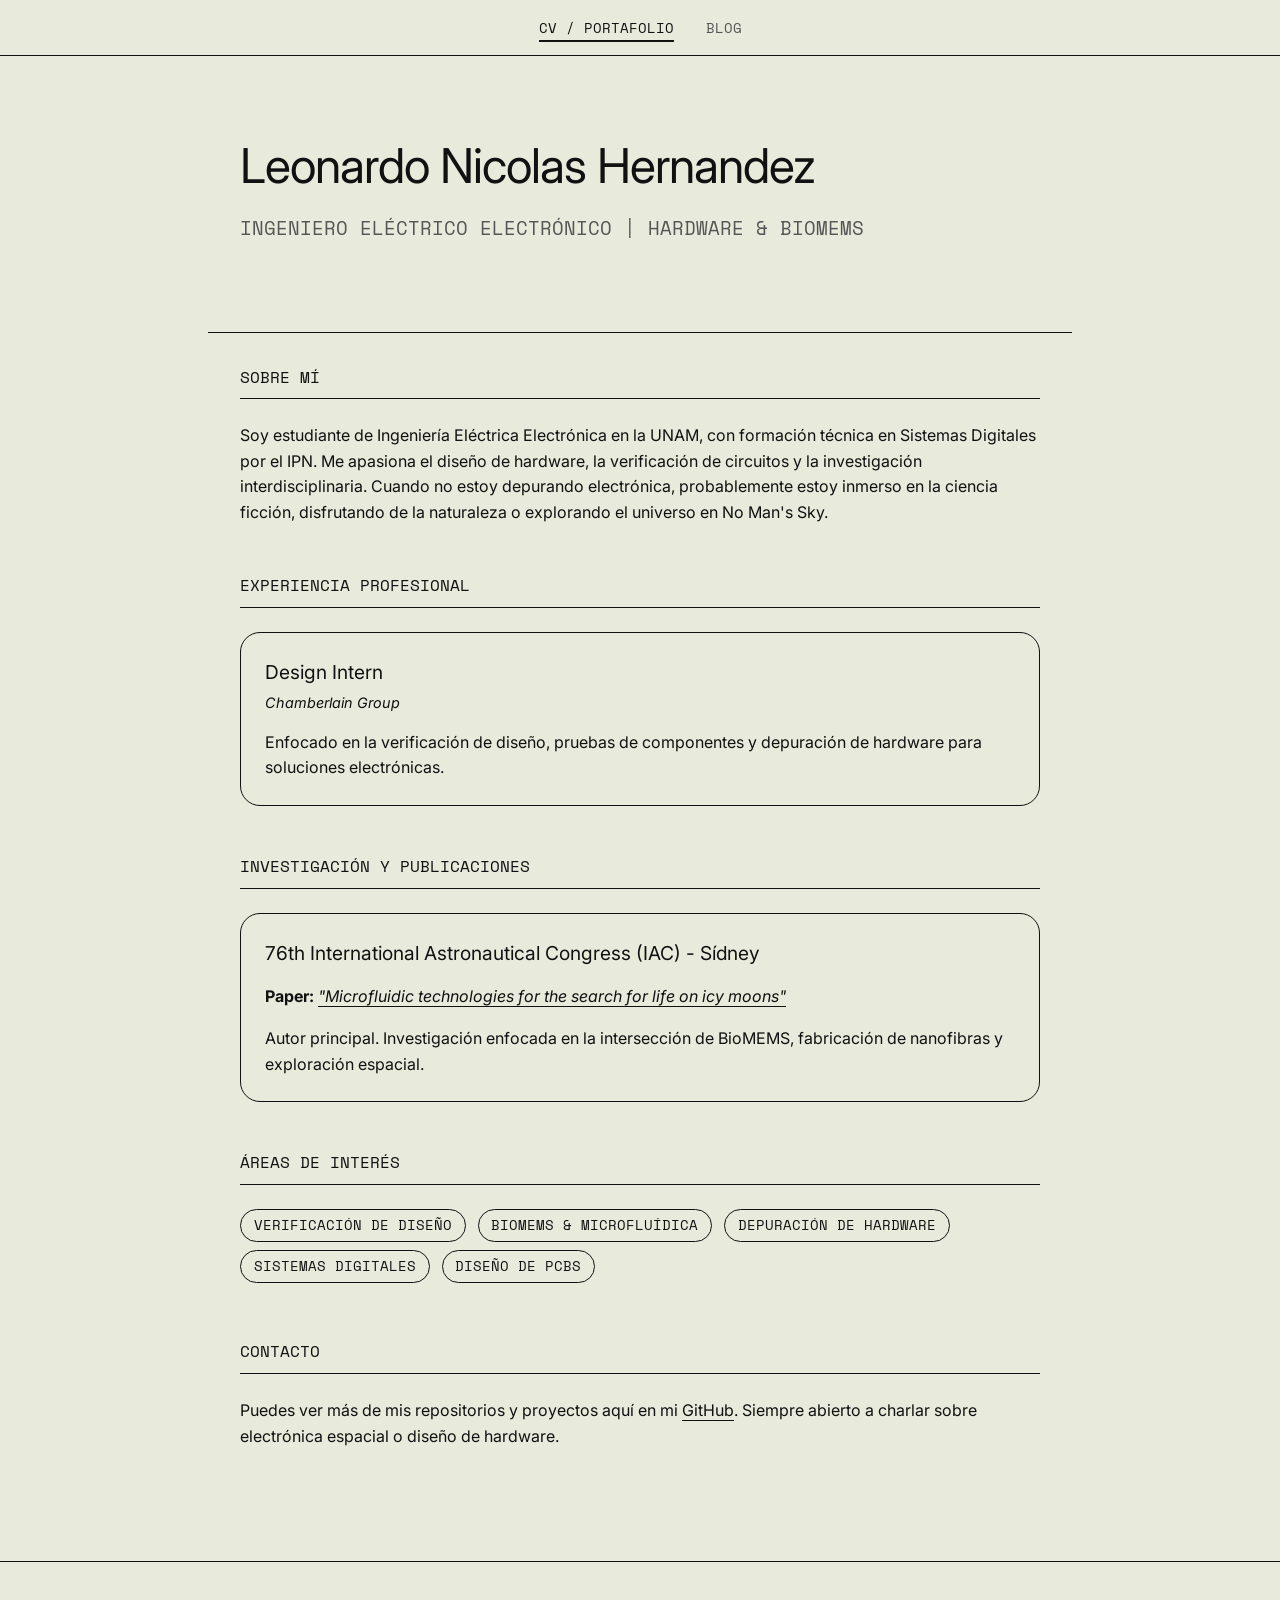
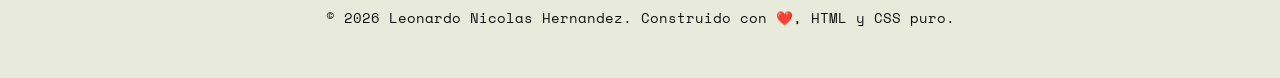
==== index.html @ eac558fe "Style Change" ====
<!DOCTYPE html>
<html lang="es">

<head>
    <meta charset="UTF-8">
    <meta name="viewport" content="width=device-width, initial-scale=1.0">
    <title>Leonardo N. Hernandez | Portfolio & Blog</title>

    <!-- Google Fonts: Inter -->
    <link rel="preconnect" href="https://fonts.googleapis.com">
    <link rel="preconnect" href="https://fonts.gstatic.com" crossorigin>
    <link href="https://fonts.googleapis.com/css2?family=Inter:wght@300;400;500;600;700&family=Space+Mono:ital,wght@0,400;0,700;1,400;1,700&display=swap" rel="stylesheet">
    <link rel="stylesheet" href="styles.css">

</head>

<body>

    <!-- ==========================================================================
         COPIA DESDE AQUÍ HACIA ABAJO EN TU ARCHIVO: index.html
         (Asumiendo que ya tienes las etiquetas head y body configuradas)
         ========================================================================== -->

    <nav>
        <ul class="nav-links">
            <li><a class="nav-link active" onclick="showSection('cv')">CV / Portafolio</a></li>
            <li><a class="nav-link" onclick="showSection('blog')">Blog</a></li>
        </ul>
    </nav>

    <header>
        <h1>Leonardo Nicolas Hernandez</h1>
        <h2>Ingeniero Eléctrico Electrónico | Hardware & BioMEMS</h2>
    </header>

    <div class="container">
        <!-- SECCIÓN CV -->
        <div id="cv-section" class="content-section active">
            <section style="margin-bottom: 3rem;">
                <h3 class="section-title">Sobre mí</h3>
                <p>Soy estudiante de Ingeniería Eléctrica Electrónica en la UNAM, con formación técnica en Sistemas
                    Digitales por el IPN. Me apasiona el diseño de hardware, la verificación de circuitos y la
                    investigación interdisciplinaria. Cuando no estoy depurando electrónica, probablemente estoy inmerso
                    en la ciencia ficción, disfrutando de la naturaleza o explorando el universo en No Man's Sky.</p>
            </section>

            <section style="margin-bottom: 3rem;">
                <h3 class="section-title">Experiencia Profesional</h3>
                <div class="card">
                    <h4>Design Intern</h4>
                    <p style="margin-top: -5px; font-size: 0.9rem;"><em>Chamberlain Group</em></p>
                    <p style="margin-bottom: 0;">Enfocado en la verificación de diseño, pruebas de componentes y
                        depuración de hardware para soluciones electrónicas.</p>
                </div>
            </section>

            <section style="margin-bottom: 3rem;">
                <h3 class="section-title">Investigación y Publicaciones</h3>
                <div class="card">
                    <h4>76th International Astronautical Congress (IAC) - Sídney</h4>
                    <p style="margin-bottom: 0.5rem;"><strong>Paper:</strong> <em><a
                                href="https://www.proceedings.com/083074-0059.html" target="_blank"
                                rel="noopener noreferrer">"Microfluidic technologies for the search for life on icy
                                moons"</a></em></p>
                    <p style="margin-bottom: 0;">Autor principal. Investigación enfocada en la intersección de BioMEMS,
                        fabricación de nanofibras y exploración espacial.</p>
                </div>
            </section>

            <section style="margin-bottom: 3rem;">
                <h3 class="section-title">Áreas de Interés</h3>
                <div style="margin-top: 1rem;">
                    <span class="skills-tag">Verificación de Diseño</span>
                    <span class="skills-tag">BioMEMS & Microfluídica</span>
                    <span class="skills-tag">Depuración de Hardware</span>
                    <span class="skills-tag">Sistemas Digitales</span>
                    <span class="skills-tag">Diseño de PCBs</span>
                </div>
            </section>

            <section>
                <h3 class="section-title">Contacto</h3>
                <p>Puedes ver más de mis repositorios y proyectos aquí en mi <a href="https://github.com/rehnoel"
                        target="_blank" rel="noopener noreferrer">GitHub</a>. Siempre abierto a charlar sobre
                    electrónica espacial o diseño de hardware.</p>
            </section>
        </div>

        <!-- SECCIÓN BLOG -->
        <div id="blog-section" class="content-section">
            <section>
                <h3 class="section-title">Últimos Artículos</h3>

                <!-- Artículo 1 -->
                <article class="card">
                    <h4><a href="#">Integridad de Señal en PCBs de Alta Velocidad</a></h4>
                    <div class="blog-post-meta">
                        <span>Hardware Design</span> &bull; 15 de Mayo, 2026
                    </div>
                    <p>Cuando trabajamos con frecuencias de reloj elevadas, las pistas de cobre dejan de ser simples
                        cables y se comportan como líneas de transmisión. En este artículo exploro técnicas básicas de
                        enrutamiento diferencial y adaptación de impedancias...</p>
                    <a href="#" class="read-more">Leer artículo</a>
                </article>

                <!-- Artículo 2 -->
                <article class="card">
                    <h4><a href="#">BioMEMS: El futuro de la exploración espacial</a></h4>
                    <div class="blog-post-meta">
                        <span>Investigación</span> &bull; 3 de Abril, 2026
                    </div>
                    <p>Los Sistemas Microelectromecánicos Biológicos (BioMEMS) ofrecen una oportunidad única para la
                        miniaturización de laboratorios (Lab-on-a-chip). Analizo cómo pueden usarse para detectar
                        biomarcadores en lunas heladas como Encélado...</p>
                    <a href="#" class="read-more">Leer artículo</a>
                </article>

                <!-- Artículo 3 -->
                <article class="card">
                    <h4><a href="#">Depuración de FPGAs: Más allá del osciloscopio</a></h4>
                    <div class="blog-post-meta">
                        <span>Sistemas Digitales</span> &bull; 12 de Febrero, 2026
                    </div>
                    <p>Configurar analizadores lógicos embebidos (como ILA de Xilinx o SignalTap de Intel) es
                        fundamental para encontrar bugs escurridizos en sistemas digitales. Una guía paso a paso basada
                        en mis dolores de cabeza recientes...</p>
                    <a href="#" class="read-more">Leer artículo</a>
                </article>

            </section>
        </div>
    </div>

    <footer>
        <p>&copy; 2026 Leonardo Nicolas Hernandez. Construido con ❤️, HTML y CSS puro.</p>
    </footer>

    <script>
        function showSection(sectionId) {
            // Prevenir el comportamiento por defecto si se pasara un evento
            if (window.event) {
                window.event.preventDefault();
            }

            // Actualizar enlaces activos en Navbar
            document.querySelectorAll('.nav-link').forEach(link => {
                link.classList.remove('active');
            });

            // Buscar el enlace correcto basado en el onclick y activarlo
            const activeLink = Array.from(document.querySelectorAll('.nav-link')).find(
                link => link.getAttribute('onclick').includes(sectionId)
            );
            if (activeLink) activeLink.classList.add('active');

            // Ocultar todas las secciones
            document.querySelectorAll('.content-section').forEach(section => {
                section.classList.remove('active');
            });

            // Mostrar la sección seleccionada
            document.getElementById(sectionId + '-section').classList.add('active');

            // Scroll arriba (suave)
            window.scrollTo({ top: 0, behavior: 'smooth' });
        }
    </script>
</body>

</html>
---- styles.css ----
:root {
    --bg-color: #e8eadc; /* Light sage/beige */
    --text-main: #111111;
    --text-muted: #555555;
    --border-color: #111111;
    --accent-color: #111111;
    --card-bg: transparent;
    --border-radius: 20px;
    --font-mono: 'Space Mono', 'Courier New', monospace;
    --font-sans: 'Inter', sans-serif;
}

body {
    font-family: var(--font-sans);
    background-color: var(--bg-color);
    color: var(--text-main);
    line-height: 1.6;
    margin: 0;
    padding: 0;
    box-sizing: border-box;
    overflow-x: hidden;
    scroll-behavior: smooth;
}

/* Typography */
h1, h2, h3, h4 {
    color: var(--text-main);
    font-weight: 400;
    margin: 0;
}

h1 {
    font-size: clamp(2.5rem, 5vw, 3rem);
    font-family: var(--font-sans);
    margin-bottom: 0.5rem;
    letter-spacing: -1px;
}

h2 {
    font-size: clamp(1rem, 3vw, 1.2rem);
    font-family: var(--font-mono);
    text-transform: uppercase;
    margin-bottom: 1.5rem;
    color: var(--text-muted);
}

.section-title {
    font-family: var(--font-mono);
    font-size: 1rem;
    text-transform: uppercase;
    margin-bottom: 1.5rem;
    border-bottom: 1px solid var(--border-color);
    padding-bottom: 0.5rem;
    display: block;
    width: 100%;
}

/* Navbar */
nav {
    position: fixed;
    top: 0;
    width: 100%;
    z-index: 1000;
    background: var(--bg-color);
    border-bottom: 1px solid var(--border-color);
    display: flex;
    justify-content: center;
    padding: 1rem 0;
}

.nav-links {
    display: flex;
    gap: 2rem;
    list-style: none;
    margin: 0;
    padding: 0;
    font-family: var(--font-mono);
    text-transform: uppercase;
    font-size: 0.9rem;
}

.nav-link {
    color: var(--text-muted);
    text-decoration: none;
    cursor: pointer;
    position: relative;
    padding-bottom: 2px;
}

.nav-link:hover,
.nav-link.active {
    color: var(--text-main);
}

.nav-link.active {
    border-bottom: 2px solid var(--border-color);
}

header {
    text-align: left;
    padding: 8rem 2rem 4rem;
    max-width: 800px;
    margin: 0 auto;
    border-bottom: 1px solid var(--border-color);
}

.container {
    max-width: 800px;
    margin: 0 auto;
    padding: 2rem 2rem 4rem;
    min-height: 60vh;
}

/* Sections Toggle */
.content-section {
    display: none;
    animation: fadeIn 0.3s ease forwards;
}

.content-section.active {
    display: block;
}

@keyframes fadeIn {
    from { opacity: 0; transform: translateY(5px); }
    to { opacity: 1; transform: translateY(0); }
}

/* Cards (Minimalist Bordered) */
.card {
    background: var(--card-bg);
    border: 1px solid var(--border-color);
    border-radius: var(--border-radius);
    padding: 1.5rem;
    margin-bottom: 1.5rem;
    transition: background 0.2s ease;
}

.card:hover {
    background: rgba(0, 0, 0, 0.03);
}

.card h4 {
    font-size: 1.2rem;
    margin-bottom: 0.5rem;
    font-family: var(--font-sans);
}

.card h4 a {
    color: var(--text-main);
    text-decoration: none;
}

p {
    margin-bottom: 1rem;
}

a {
    color: var(--text-main);
    text-decoration: underline;
    text-decoration-thickness: 1px;
    text-underline-offset: 4px;
}

a:hover {
    text-decoration-thickness: 2px;
}

/* Tags */
.skills-tag {
    display: inline-block;
    background: transparent;
    color: var(--text-main);
    padding: 0.3rem 0.8rem;
    border-radius: 20px;
    font-size: 0.85rem;
    font-family: var(--font-mono);
    text-transform: uppercase;
    margin-right: 0.5rem;
    margin-bottom: 0.5rem;
    border: 1px solid var(--border-color);
    transition: background 0.2s ease, color 0.2s ease;
}

.skills-tag:hover {
    background: var(--border-color);
    color: var(--bg-color);
}

/* Blog specific styles */
.blog-post-meta {
    font-family: var(--font-mono);
    font-size: 0.85rem;
    color: var(--text-muted);
    margin-bottom: 1rem;
    text-transform: uppercase;
}

.blog-post-meta span {
    color: var(--text-main);
}

.read-more {
    display: inline-block;
    font-family: var(--font-mono);
    font-size: 0.9rem;
    text-transform: uppercase;
    margin-top: 0.5rem;
    text-decoration: none;
    border-bottom: 1px solid var(--border-color);
    padding-bottom: 2px;
}

.read-more:hover {
    text-decoration: none;
    border-bottom-width: 2px;
}

footer {
    text-align: center;
    padding: 2rem;
    font-family: var(--font-mono);
    font-size: 0.85rem;
    color: var(--text-main);
    border-top: 1px solid var(--border-color);
    margin-top: 2rem;
}
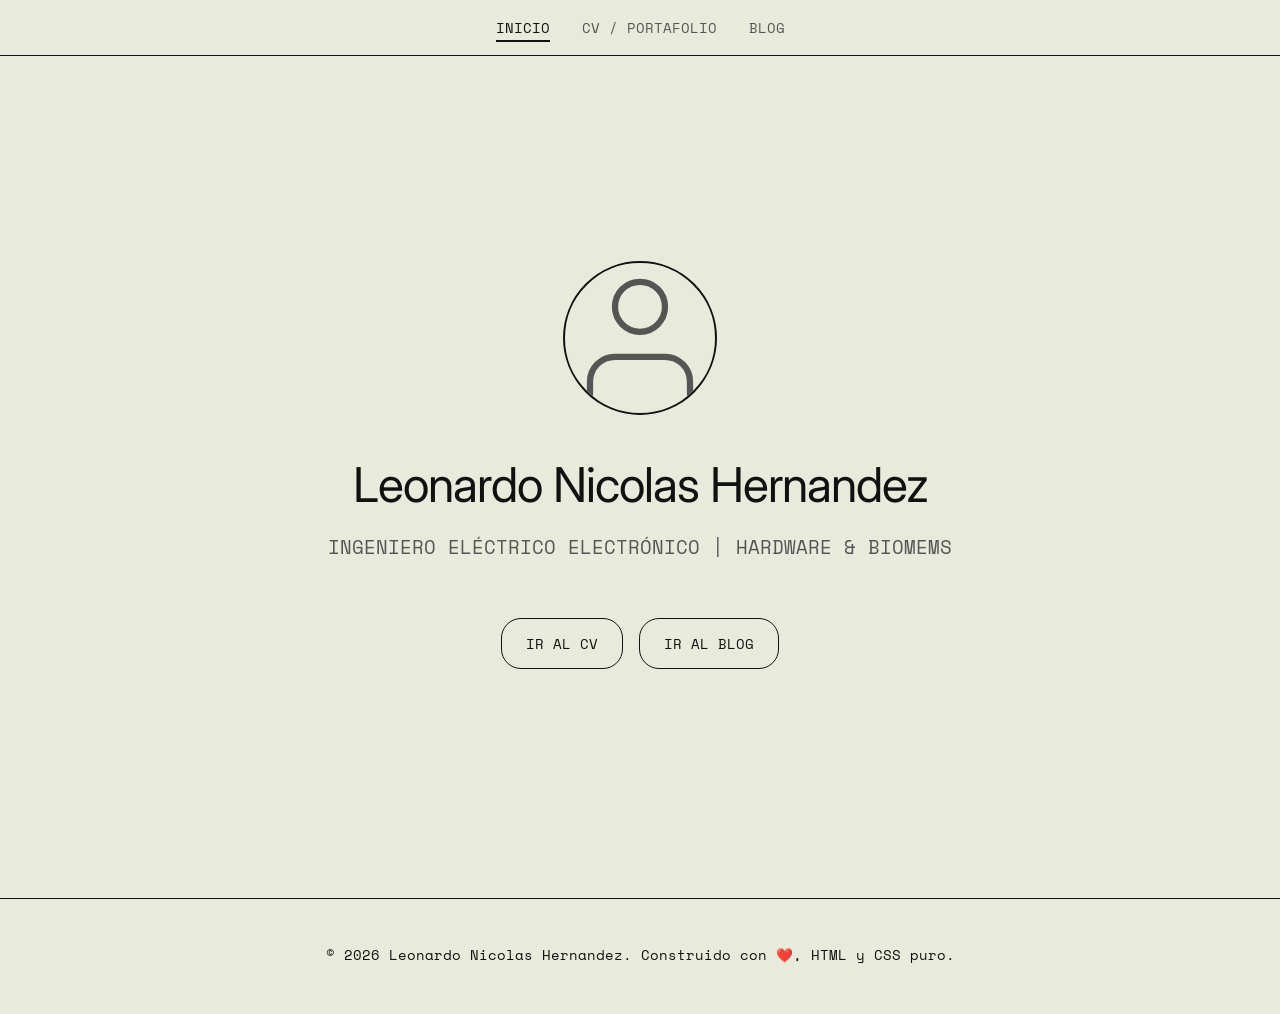
==== commit 34e48512: "new style" ====
--- a/index.html
+++ b/index.html
@@ -1,170 +1,41 @@
 <!DOCTYPE html>
 <html lang="es">
-
 <head>
     <meta charset="UTF-8">
     <meta name="viewport" content="width=device-width, initial-scale=1.0">
-    <title>Leonardo N. Hernandez | Portfolio & Blog</title>
+    <title>Leonardo N. Hernandez | Inicio</title>
 
     <!-- Google Fonts: Inter -->
     <link rel="preconnect" href="https://fonts.googleapis.com">
     <link rel="preconnect" href="https://fonts.gstatic.com" crossorigin>
     <link href="https://fonts.googleapis.com/css2?family=Inter:wght@300;400;500;600;700&family=Space+Mono:ital,wght@0,400;0,700;1,400;1,700&display=swap" rel="stylesheet">
     <link rel="stylesheet" href="styles.css">
-
 </head>
-
 <body>
-
-    <!-- ==========================================================================
-         COPIA DESDE AQUÍ HACIA ABAJO EN TU ARCHIVO: index.html
-         (Asumiendo que ya tienes las etiquetas head y body configuradas)
-         ========================================================================== -->
-
     <nav>
         <ul class="nav-links">
-            <li><a class="nav-link active" onclick="showSection('cv')">CV / Portafolio</a></li>
-            <li><a class="nav-link" onclick="showSection('blog')">Blog</a></li>
+            <li><a href="index.html" class="nav-link active">Inicio</a></li>
+            <li><a href="cv.html" class="nav-link">CV / Portafolio</a></li>
+            <li><a href="blog.html" class="nav-link">Blog</a></li>
         </ul>
     </nav>
 
-    <header>
+    <header class="home-header">
+        <div class="profile-photo-container">
+            <!-- Reemplaza "profile.jpg" con la ruta a tu foto real -->
+            <img src="profile.jpg" alt="Leonardo Nicolas Hernandez" class="profile-photo" onerror="this.src='data:image/svg+xml;charset=UTF-8,%3Csvg xmlns=\'http://www.w3.org/2000/svg\' viewBox=\'0 0 24 24\' fill=\'none\' stroke=\'%23555555\' stroke-width=\'1\' stroke-linecap=\'round\' stroke-linejoin=\'round\'%3E%3Cpath d=\'M20 21v-2a4 4 0 0 0-4-4H8a4 4 0 0 0-4 4v2\'/%3E%3Ccircle cx=\'12\' cy=\'7\' r=\'4\'/%3E%3C/svg%3E'">
+        </div>
         <h1>Leonardo Nicolas Hernandez</h1>
         <h2>Ingeniero Eléctrico Electrónico | Hardware & BioMEMS</h2>
+        
+        <div class="home-actions">
+            <a href="cv.html" class="action-btn">Ir al CV</a>
+            <a href="blog.html" class="action-btn">Ir al Blog</a>
+        </div>
     </header>
-
-    <div class="container">
-        <!-- SECCIÓN CV -->
-        <div id="cv-section" class="content-section active">
-            <section style="margin-bottom: 3rem;">
-                <h3 class="section-title">Sobre mí</h3>
-                <p>Soy estudiante de Ingeniería Eléctrica Electrónica en la UNAM, con formación técnica en Sistemas
-                    Digitales por el IPN. Me apasiona el diseño de hardware, la verificación de circuitos y la
-                    investigación interdisciplinaria. Cuando no estoy depurando electrónica, probablemente estoy inmerso
-                    en la ciencia ficción, disfrutando de la naturaleza o explorando el universo en No Man's Sky.</p>
-            </section>
-
-            <section style="margin-bottom: 3rem;">
-                <h3 class="section-title">Experiencia Profesional</h3>
-                <div class="card">
-                    <h4>Design Intern</h4>
-                    <p style="margin-top: -5px; font-size: 0.9rem;"><em>Chamberlain Group</em></p>
-                    <p style="margin-bottom: 0;">Enfocado en la verificación de diseño, pruebas de componentes y
-                        depuración de hardware para soluciones electrónicas.</p>
-                </div>
-            </section>
-
-            <section style="margin-bottom: 3rem;">
-                <h3 class="section-title">Investigación y Publicaciones</h3>
-                <div class="card">
-                    <h4>76th International Astronautical Congress (IAC) - Sídney</h4>
-                    <p style="margin-bottom: 0.5rem;"><strong>Paper:</strong> <em><a
-                                href="https://www.proceedings.com/083074-0059.html" target="_blank"
-                                rel="noopener noreferrer">"Microfluidic technologies for the search for life on icy
-                                moons"</a></em></p>
-                    <p style="margin-bottom: 0;">Autor principal. Investigación enfocada en la intersección de BioMEMS,
-                        fabricación de nanofibras y exploración espacial.</p>
-                </div>
-            </section>
-
-            <section style="margin-bottom: 3rem;">
-                <h3 class="section-title">Áreas de Interés</h3>
-                <div style="margin-top: 1rem;">
-                    <span class="skills-tag">Verificación de Diseño</span>
-                    <span class="skills-tag">BioMEMS & Microfluídica</span>
-                    <span class="skills-tag">Depuración de Hardware</span>
-                    <span class="skills-tag">Sistemas Digitales</span>
-                    <span class="skills-tag">Diseño de PCBs</span>
-                </div>
-            </section>
-
-            <section>
-                <h3 class="section-title">Contacto</h3>
-                <p>Puedes ver más de mis repositorios y proyectos aquí en mi <a href="https://github.com/rehnoel"
-                        target="_blank" rel="noopener noreferrer">GitHub</a>. Siempre abierto a charlar sobre
-                    electrónica espacial o diseño de hardware.</p>
-            </section>
-        </div>
-
-        <!-- SECCIÓN BLOG -->
-        <div id="blog-section" class="content-section">
-            <section>
-                <h3 class="section-title">Últimos Artículos</h3>
-
-                <!-- Artículo 1 -->
-                <article class="card">
-                    <h4><a href="#">Integridad de Señal en PCBs de Alta Velocidad</a></h4>
-                    <div class="blog-post-meta">
-                        <span>Hardware Design</span> &bull; 15 de Mayo, 2026
-                    </div>
-                    <p>Cuando trabajamos con frecuencias de reloj elevadas, las pistas de cobre dejan de ser simples
-                        cables y se comportan como líneas de transmisión. En este artículo exploro técnicas básicas de
-                        enrutamiento diferencial y adaptación de impedancias...</p>
-                    <a href="#" class="read-more">Leer artículo</a>
-                </article>
-
-                <!-- Artículo 2 -->
-                <article class="card">
-                    <h4><a href="#">BioMEMS: El futuro de la exploración espacial</a></h4>
-                    <div class="blog-post-meta">
-                        <span>Investigación</span> &bull; 3 de Abril, 2026
-                    </div>
-                    <p>Los Sistemas Microelectromecánicos Biológicos (BioMEMS) ofrecen una oportunidad única para la
-                        miniaturización de laboratorios (Lab-on-a-chip). Analizo cómo pueden usarse para detectar
-                        biomarcadores en lunas heladas como Encélado...</p>
-                    <a href="#" class="read-more">Leer artículo</a>
-                </article>
-
-                <!-- Artículo 3 -->
-                <article class="card">
-                    <h4><a href="#">Depuración de FPGAs: Más allá del osciloscopio</a></h4>
-                    <div class="blog-post-meta">
-                        <span>Sistemas Digitales</span> &bull; 12 de Febrero, 2026
-                    </div>
-                    <p>Configurar analizadores lógicos embebidos (como ILA de Xilinx o SignalTap de Intel) es
-                        fundamental para encontrar bugs escurridizos en sistemas digitales. Una guía paso a paso basada
-                        en mis dolores de cabeza recientes...</p>
-                    <a href="#" class="read-more">Leer artículo</a>
-                </article>
-
-            </section>
-        </div>
-    </div>
 
     <footer>
         <p>&copy; 2026 Leonardo Nicolas Hernandez. Construido con ❤️, HTML y CSS puro.</p>
     </footer>
-
-    <script>
-        function showSection(sectionId) {
-            // Prevenir el comportamiento por defecto si se pasara un evento
-            if (window.event) {
-                window.event.preventDefault();
-            }
-
-            // Actualizar enlaces activos en Navbar
-            document.querySelectorAll('.nav-link').forEach(link => {
-                link.classList.remove('active');
-            });
-
-            // Buscar el enlace correcto basado en el onclick y activarlo
-            const activeLink = Array.from(document.querySelectorAll('.nav-link')).find(
-                link => link.getAttribute('onclick').includes(sectionId)
-            );
-            if (activeLink) activeLink.classList.add('active');
-
-            // Ocultar todas las secciones
-            document.querySelectorAll('.content-section').forEach(section => {
-                section.classList.remove('active');
-            });
-
-            // Mostrar la sección seleccionada
-            document.getElementById(sectionId + '-section').classList.add('active');
-
-            // Scroll arriba (suave)
-            window.scrollTo({ top: 0, behavior: 'smooth' });
-        }
-    </script>
 </body>
-
 </html>
--- a/styles.css
+++ b/styles.css
@@ -224,4 +224,62 @@
     color: var(--text-main);
     border-top: 1px solid var(--border-color);
     margin-top: 2rem;
+}
+
+/* Home Page specific styles */
+.home-header {
+    text-align: center;
+    padding: 8rem 2rem 4rem;
+    max-width: 800px;
+    margin: 0 auto;
+    border-bottom: none;
+    display: flex;
+    flex-direction: column;
+    justify-content: center;
+    align-items: center;
+    min-height: calc(100vh - 8rem - 2rem - 66px); /* 100vh - top padding - bot padding - footer height */
+}
+
+.profile-photo-container {
+    width: 150px;
+    height: 150px;
+    margin: 0 auto 2rem;
+    border-radius: 50%;
+    overflow: hidden;
+    border: 2px solid var(--border-color);
+    background-color: var(--bg-color);
+    display: flex;
+    align-items: center;
+    justify-content: center;
+}
+
+.profile-photo {
+    width: 100%;
+    height: 100%;
+    object-fit: cover;
+}
+
+.home-actions {
+    margin-top: 2rem;
+    display: flex;
+    justify-content: center;
+    gap: 1rem;
+}
+
+.action-btn {
+    display: inline-block;
+    padding: 0.8rem 1.5rem;
+    border: 1px solid var(--border-color);
+    border-radius: var(--border-radius);
+    text-decoration: none;
+    font-family: var(--font-mono);
+    text-transform: uppercase;
+    font-size: 0.9rem;
+    transition: background 0.2s ease, color 0.2s ease;
+}
+
+.action-btn:hover {
+    background: var(--border-color);
+    color: var(--bg-color);
+    text-decoration: none;
 }
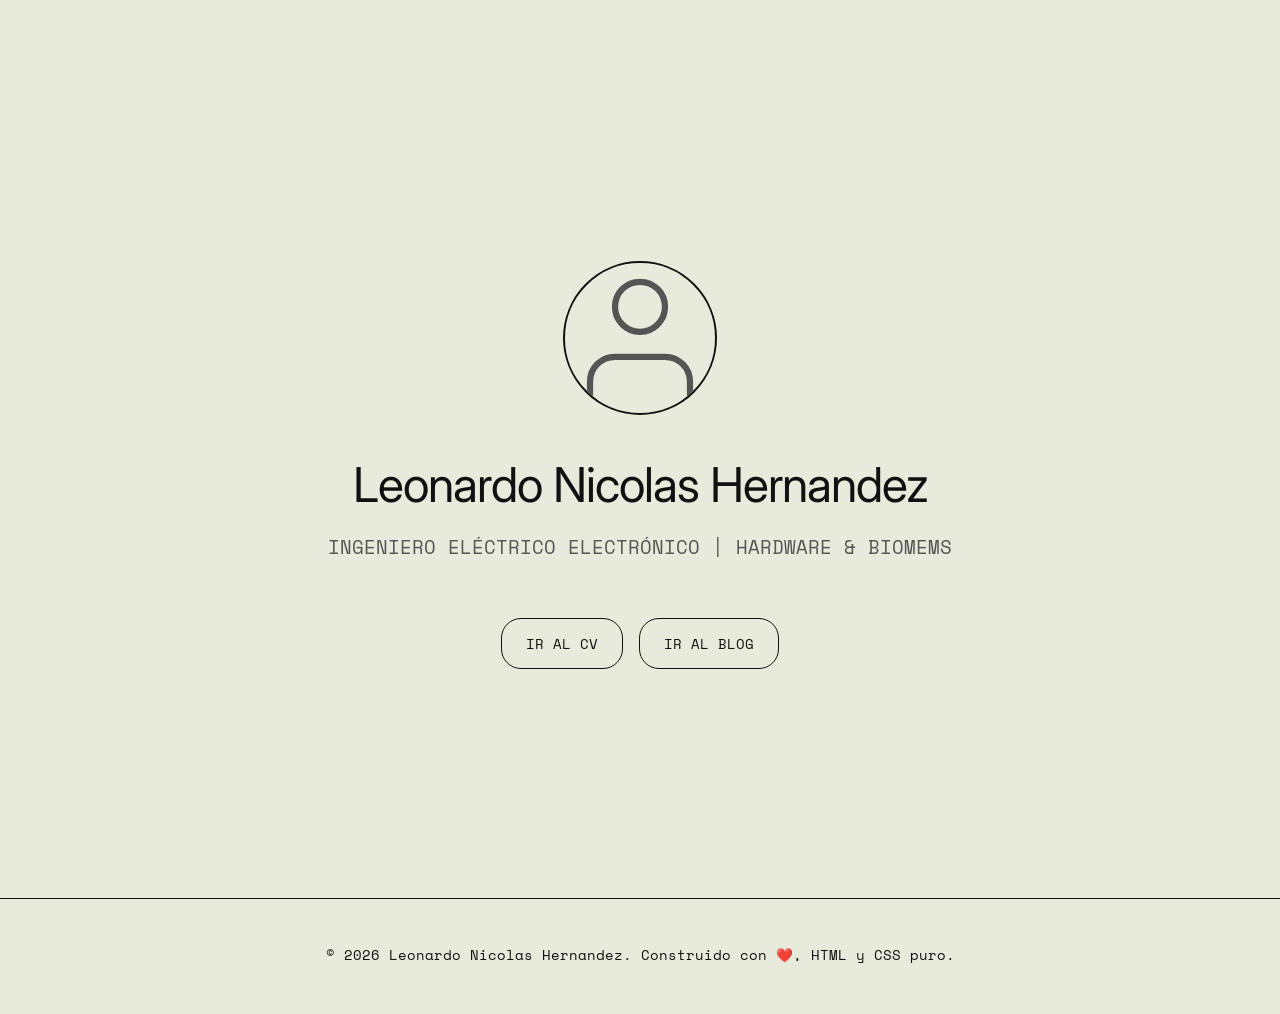
==== commit 4307e319: "Navigation" ====
--- a/index.html
+++ b/index.html
@@ -12,13 +12,7 @@
     <link rel="stylesheet" href="styles.css">
 </head>
 <body>
-    <nav>
-        <ul class="nav-links">
-            <li><a href="index.html" class="nav-link active">Inicio</a></li>
-            <li><a href="cv.html" class="nav-link">CV / Portafolio</a></li>
-            <li><a href="blog.html" class="nav-link">Blog</a></li>
-        </ul>
-    </nav>
+
 
     <header class="home-header">
         <div class="profile-photo-container">
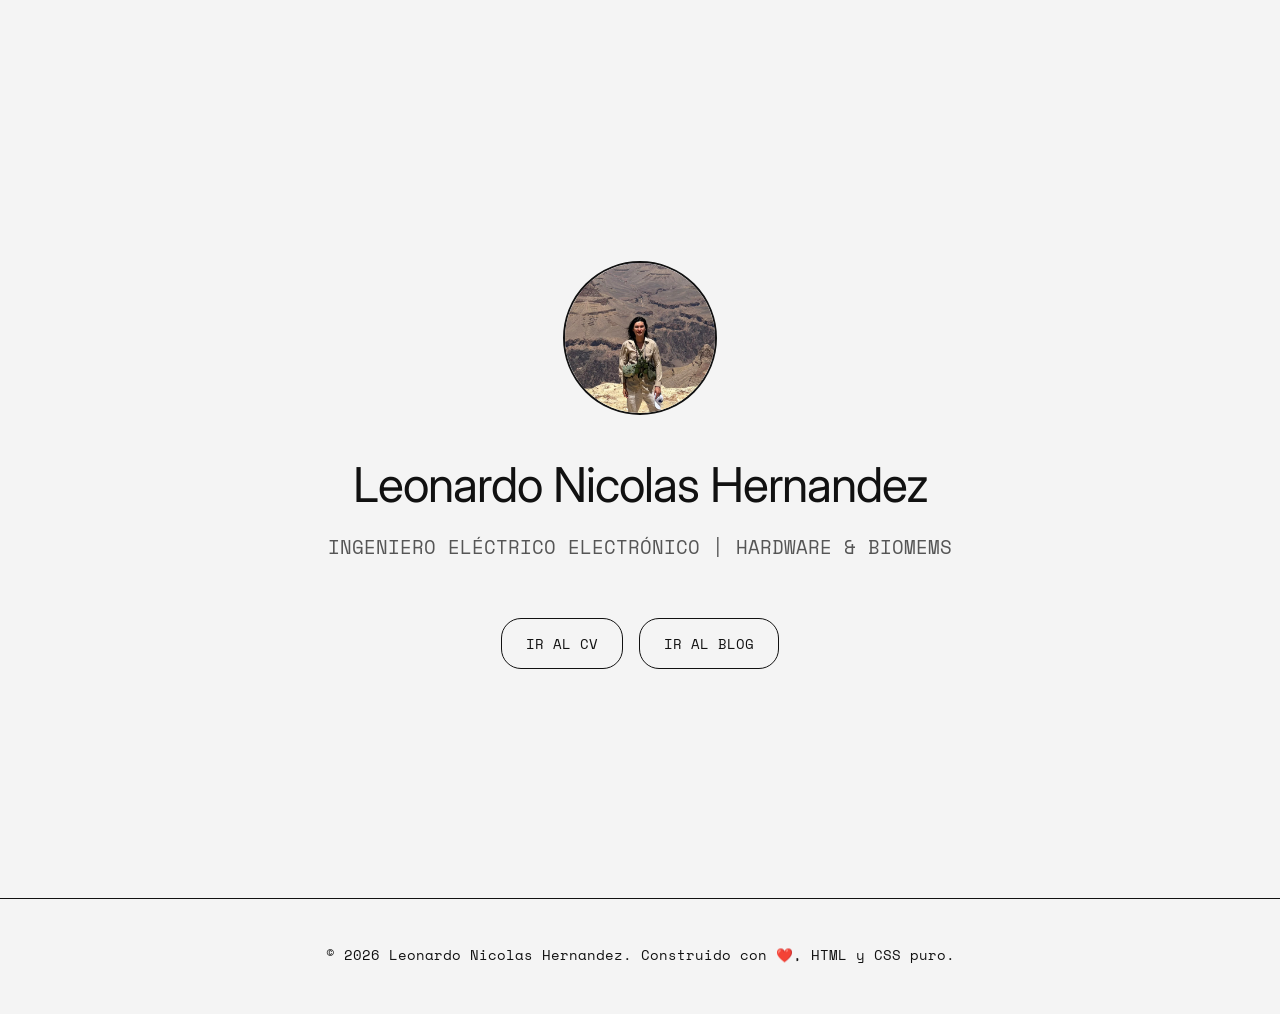
==== commit 07894324: "ruta" ====
--- a/index.html
+++ b/index.html
@@ -16,8 +16,8 @@
 
     <header class="home-header">
         <div class="profile-photo-container">
-            <!-- Reemplaza "profile.jpg" con la ruta a tu foto real -->
-            <img src="profile.jpg" alt="Leonardo Nicolas Hernandez" class="profile-photo" onerror="this.src='data:image/svg+xml;charset=UTF-8,%3Csvg xmlns=\'http://www.w3.org/2000/svg\' viewBox=\'0 0 24 24\' fill=\'none\' stroke=\'%23555555\' stroke-width=\'1\' stroke-linecap=\'round\' stroke-linejoin=\'round\'%3E%3Cpath d=\'M20 21v-2a4 4 0 0 0-4-4H8a4 4 0 0 0-4 4v2\'/%3E%3Ccircle cx=\'12\' cy=\'7\' r=\'4\'/%3E%3C/svg%3E'">
+            <!-- Reemplaza "images/profile.jpg" con la ruta a tu foto real -->
+            <img src="images/profile.jpg" alt="Leonardo Nicolas Hernandez" class="profile-photo" onerror="this.src='data:image/svg+xml;charset=UTF-8,%3Csvg xmlns=\'http://www.w3.org/2000/svg\' viewBox=\'0 0 24 24\' fill=\'none\' stroke=\'%23555555\' stroke-width=\'1\' stroke-linecap=\'round\' stroke-linejoin=\'round\'%3E%3Cpath d=\'M20 21v-2a4 4 0 0 0-4-4H8a4 4 0 0 0-4 4v2\'/%3E%3Ccircle cx=\'12\' cy=\'7\' r=\'4\'/%3E%3C/svg%3E'">
         </div>
         <h1>Leonardo Nicolas Hernandez</h1>
         <h2>Ingeniero Eléctrico Electrónico | Hardware & BioMEMS</h2>
--- a/styles.css
+++ b/styles.css
@@ -1,9 +1,9 @@
 :root {
-    --bg-color: #e8eadc; /* Light sage/beige */
+    --bg-color: #f4f4f4; /* E-ink style */
     --text-main: #111111;
     --text-muted: #555555;
     --border-color: #111111;
-    --accent-color: #111111;
+    --accent-color: #00e5ff;
     --card-bg: transparent;
     --border-radius: 20px;
     --font-mono: 'Space Mono', 'Courier New', monospace;
@@ -184,7 +184,7 @@
 
 .skills-tag:hover {
     background: var(--border-color);
-    color: var(--bg-color);
+    color: var(--accent-color);
 }
 
 /* Blog specific styles */
@@ -280,6 +280,6 @@
 
 .action-btn:hover {
     background: var(--border-color);
-    color: var(--bg-color);
+    color: var(--accent-color);
     text-decoration: none;
 }
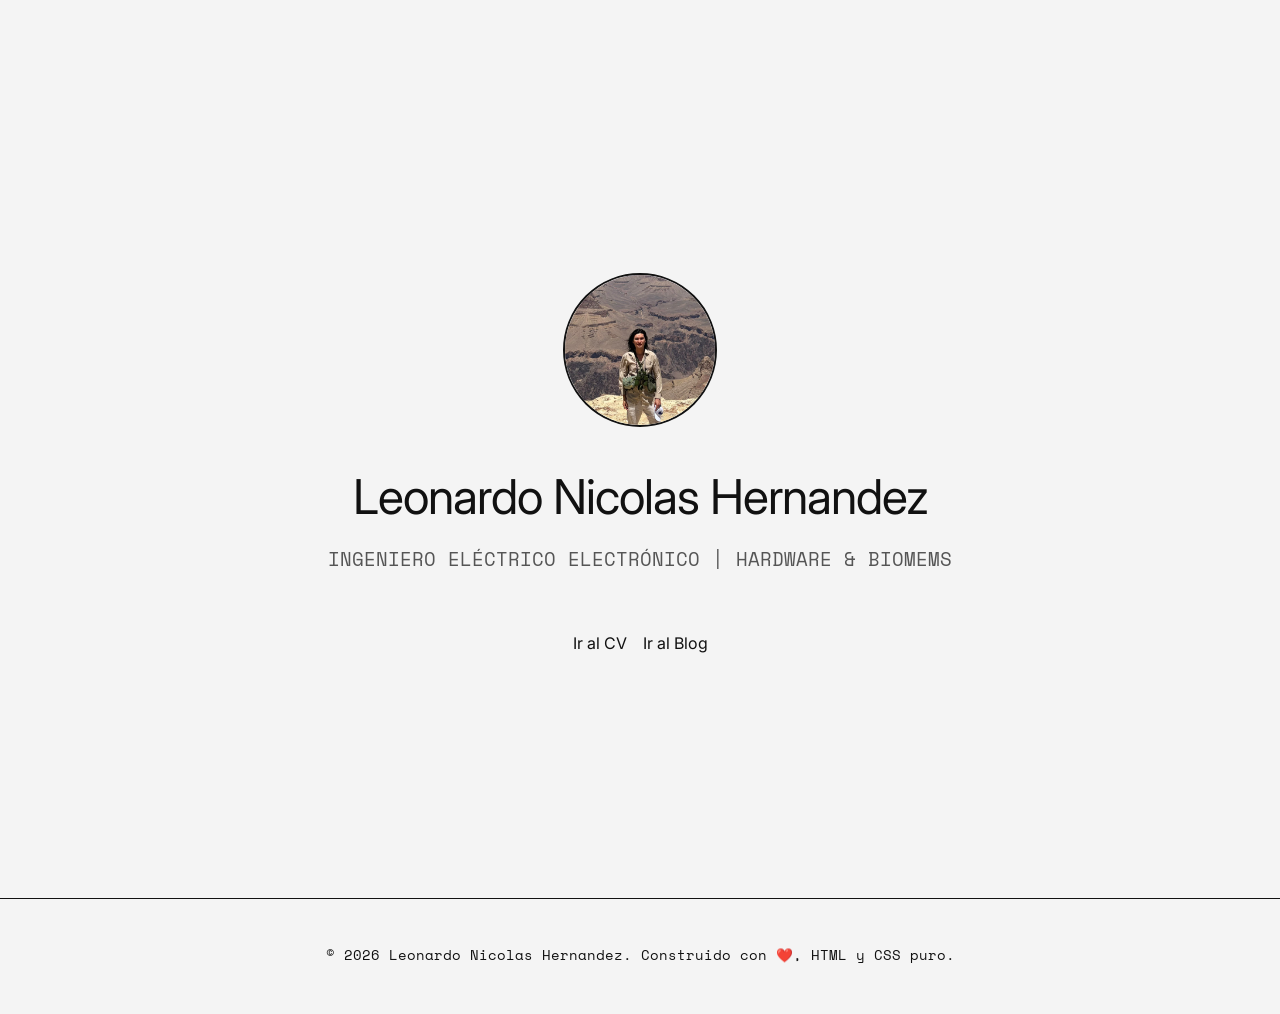
==== commit d27184aa: "feat: integrate Material Web Components and replace custom action buttons with Material design eleme" ====
--- a/index.html
+++ b/index.html
@@ -10,6 +10,18 @@
     <link rel="preconnect" href="https://fonts.gstatic.com" crossorigin>
     <link href="https://fonts.googleapis.com/css2?family=Inter:wght@300;400;500;600;700&family=Space+Mono:ital,wght@0,400;0,700;1,400;1,700&display=swap" rel="stylesheet">
     <link rel="stylesheet" href="styles.css">
+
+    <!-- Material Web Components -->
+    <script type="importmap">
+      {
+        "imports": {
+          "@material/web/": "https://esm.run/@material/web/"
+        }
+      }
+    </script>
+    <script type="module">
+      import '@material/web/all.js';
+    </script>
 </head>
 <body>
 
@@ -23,8 +35,8 @@
         <h2>Ingeniero Eléctrico Electrónico | Hardware & BioMEMS</h2>
         
         <div class="home-actions">
-            <a href="cv.html" class="action-btn">Ir al CV</a>
-            <a href="blog.html" class="action-btn">Ir al Blog</a>
+            <md-filled-button href="cv.html">Ir al CV</md-filled-button>
+            <md-filled-button href="blog.html">Ir al Blog</md-filled-button>
         </div>
     </header>
 
--- a/styles.css
+++ b/styles.css
@@ -8,6 +8,10 @@
     --border-radius: 20px;
     --font-mono: 'Space Mono', 'Courier New', monospace;
     --font-sans: 'Inter', sans-serif;
+    
+    /* Material Design 3 Font Override */
+    --md-sys-typescale-label-large-font: var(--font-sans);
+    --md-sys-typescale-body-medium-font: var(--font-sans);
 }
 
 body {
@@ -200,21 +204,7 @@
     color: var(--text-main);
 }
 
-.read-more {
-    display: inline-block;
-    font-family: var(--font-mono);
-    font-size: 0.9rem;
-    text-transform: uppercase;
-    margin-top: 0.5rem;
-    text-decoration: none;
-    border-bottom: 1px solid var(--border-color);
-    padding-bottom: 2px;
-}
-
-.read-more:hover {
-    text-decoration: none;
-    border-bottom-width: 2px;
-}
+
 
 footer {
     text-align: center;
@@ -266,20 +256,107 @@
     gap: 1rem;
 }
 
-.action-btn {
-    display: inline-block;
-    padding: 0.8rem 1.5rem;
-    border: 1px solid var(--border-color);
-    border-radius: var(--border-radius);
-    text-decoration: none;
-    font-family: var(--font-mono);
-    text-transform: uppercase;
+
+
+/* CV specific styles */
+.card-header {
+    display: flex;
+    justify-content: space-between;
+    align-items: baseline;
+    margin-bottom: 0.2rem;
+}
+
+.card-header h4 {
+    margin-bottom: 0;
+}
+
+.card-date {
+    font-family: var(--font-mono);
+    font-size: 0.85rem;
+    color: var(--text-muted);
+    text-align: right;
+    margin-left: 1rem;
+}
+
+.cv-list {
+    padding-left: 1.5rem;
+    margin-top: 0.8rem;
+    margin-bottom: 0;
+}
+
+.cv-list li {
+    margin-bottom: 0.3rem;
+}
+
+/* Blog Entry UI (E-ink Controls) */
+.control-row {
+    display: flex;
+    justify-content: space-between;
+    align-items: center;
+    padding: 1.2rem 0;
+    border-bottom: 1px solid var(--border-color);
+}
+.control-label {
+    font-family: var(--font-mono);
+    font-size: 0.95rem;
+    font-weight: 700;
+}
+.control-value {
+    font-family: var(--font-mono);
+    font-size: 0.85rem;
+    color: var(--text-muted);
+}
+
+/* Custom E-ink Toggle */
+.e-toggle {
+    display: flex;
+    align-items: center;
+    cursor: pointer;
+    gap: 0.8rem;
+    font-family: var(--font-mono);
     font-size: 0.9rem;
-    transition: background 0.2s ease, color 0.2s ease;
-}
-
-.action-btn:hover {
+    font-weight: 700;
+}
+.e-toggle input {
+    display: none;
+}
+.e-toggle-slider {
+    width: 48px;
+    height: 26px;
+    border: 2px solid var(--border-color);
+    border-radius: 13px;
+    position: relative;
+    background: transparent;
+    transition: background 0.2s, border-color 0.2s;
+}
+.e-toggle-slider::after {
+    content: '';
+    position: absolute;
+    top: 2px;
+    left: 2px;
+    width: 18px;
+    height: 18px;
     background: var(--border-color);
-    color: var(--accent-color);
-    text-decoration: none;
+    border-radius: 50%;
+    transition: transform 0.2s, background 0.2s;
+}
+.e-toggle input:checked + .e-toggle-slider {
+    background: var(--border-color);
+}
+.e-toggle input:checked + .e-toggle-slider::after {
+    transform: translateX(22px);
+    background: var(--bg-color);
+}
+
+.e-toggle:hover .e-toggle-slider {
+    border-color: var(--accent-color);
+}
+.e-toggle:hover .e-toggle-slider::after {
+    background: var(--accent-color);
+}
+.e-toggle input:checked:hover + .e-toggle-slider {
+    background: var(--accent-color); 
+}
+.e-toggle input:checked:hover + .e-toggle-slider::after {
+    background: var(--bg-color); 
 }
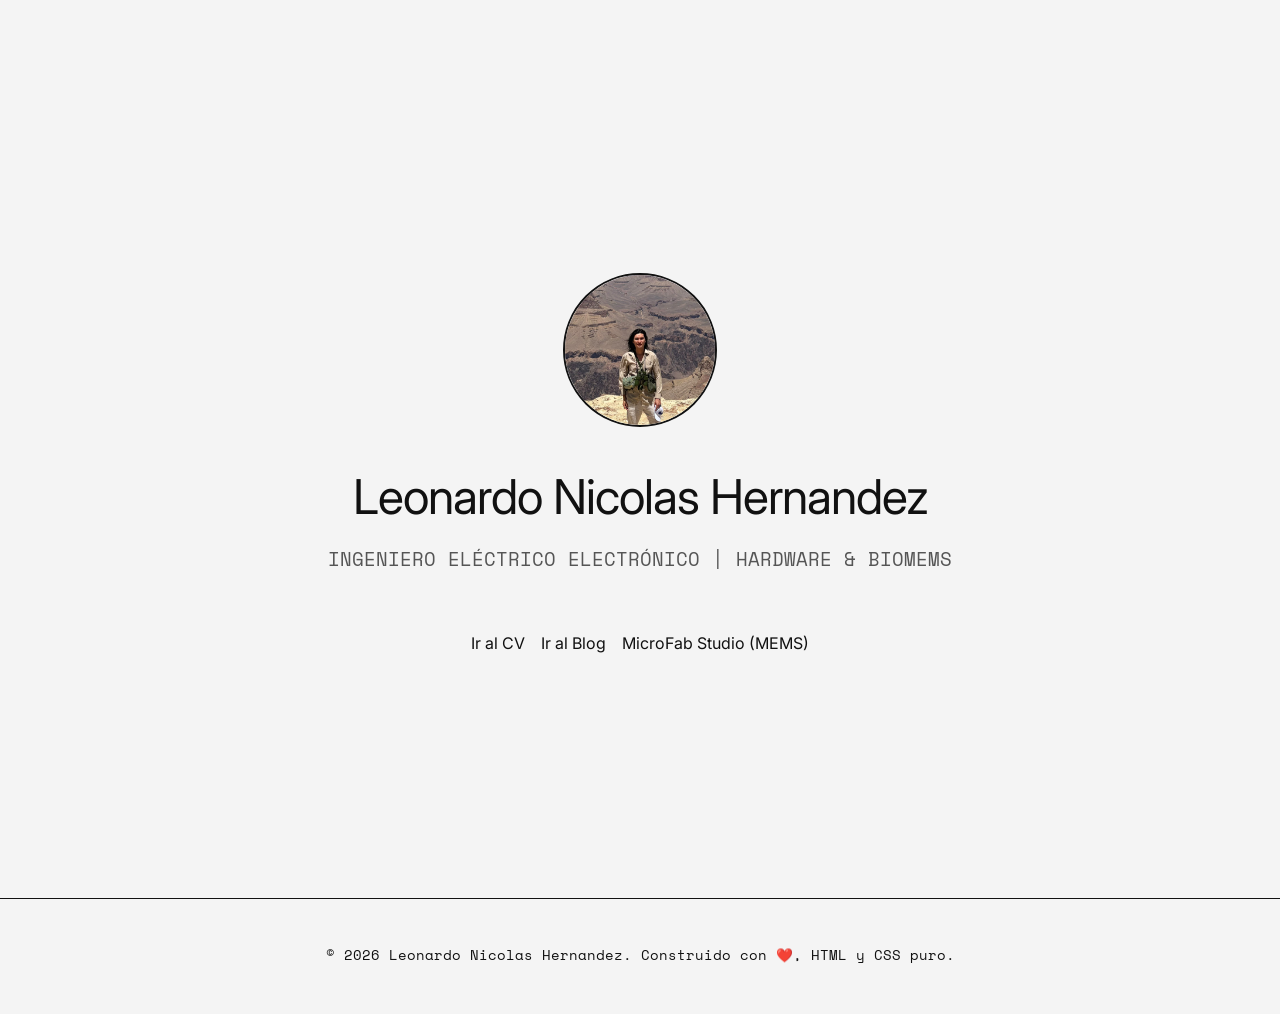
==== commit b9e751c0: "black hole" ====
--- a/index.html
+++ b/index.html
@@ -37,6 +37,7 @@
         <div class="home-actions">
             <md-filled-button href="cv.html">Ir al CV</md-filled-button>
             <md-filled-button href="blog.html">Ir al Blog</md-filled-button>
+            <md-filled-button href="mems-designer.html">MicroFab Studio (MEMS)</md-filled-button>
         </div>
     </header>
 
--- a/styles.css
+++ b/styles.css
@@ -12,6 +12,10 @@
     /* Material Design 3 Font Override */
     --md-sys-typescale-label-large-font: var(--font-sans);
     --md-sys-typescale-body-medium-font: var(--font-sans);
+    
+    /* Material Design 3 Color Override */
+    --md-sys-color-primary: var(--accent-color);
+    --md-sys-color-on-primary: var(--text-main);
 }
 
 body {
@@ -317,46 +321,4 @@
     font-size: 0.9rem;
     font-weight: 700;
 }
-.e-toggle input {
-    display: none;
-}
-.e-toggle-slider {
-    width: 48px;
-    height: 26px;
-    border: 2px solid var(--border-color);
-    border-radius: 13px;
-    position: relative;
-    background: transparent;
-    transition: background 0.2s, border-color 0.2s;
-}
-.e-toggle-slider::after {
-    content: '';
-    position: absolute;
-    top: 2px;
-    left: 2px;
-    width: 18px;
-    height: 18px;
-    background: var(--border-color);
-    border-radius: 50%;
-    transition: transform 0.2s, background 0.2s;
-}
-.e-toggle input:checked + .e-toggle-slider {
-    background: var(--border-color);
-}
-.e-toggle input:checked + .e-toggle-slider::after {
-    transform: translateX(22px);
-    background: var(--bg-color);
-}
-
-.e-toggle:hover .e-toggle-slider {
-    border-color: var(--accent-color);
-}
-.e-toggle:hover .e-toggle-slider::after {
-    background: var(--accent-color);
-}
-.e-toggle input:checked:hover + .e-toggle-slider {
-    background: var(--accent-color); 
-}
-.e-toggle input:checked:hover + .e-toggle-slider::after {
-    background: var(--bg-color); 
 }
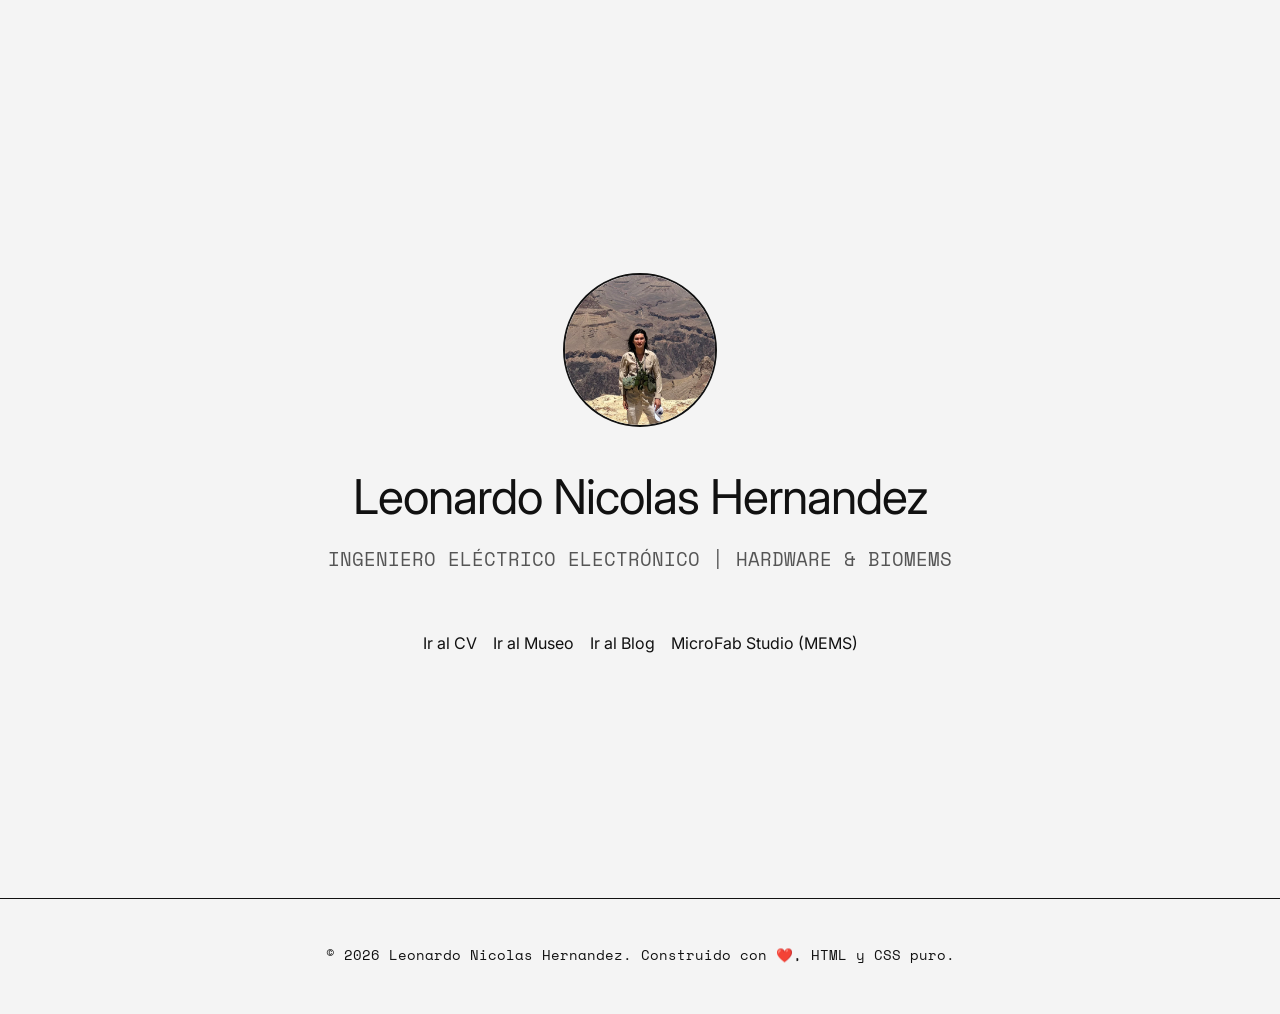
==== commit e52d2876: "feat: migrate black hole simulators to new Museo section, add fullscreen mode" ====
--- a/index.html
+++ b/index.html
@@ -1,4 +1,4 @@
-<!DOCTYPE html>
+﻿<!DOCTYPE html>
 <html lang="es">
 <head>
     <meta charset="UTF-8">
@@ -36,6 +36,7 @@
         
         <div class="home-actions">
             <md-filled-button href="cv.html">Ir al CV</md-filled-button>
+            <md-filled-button href="museo.html">Ir al Museo</md-filled-button>
             <md-filled-button href="blog.html">Ir al Blog</md-filled-button>
             <md-filled-button href="mems-designer.html">MicroFab Studio (MEMS)</md-filled-button>
         </div>
@@ -45,4 +46,4 @@
         <p>&copy; 2026 Leonardo Nicolas Hernandez. Construido con ❤️, HTML y CSS puro.</p>
     </footer>
 </body>
-</html>+</html>
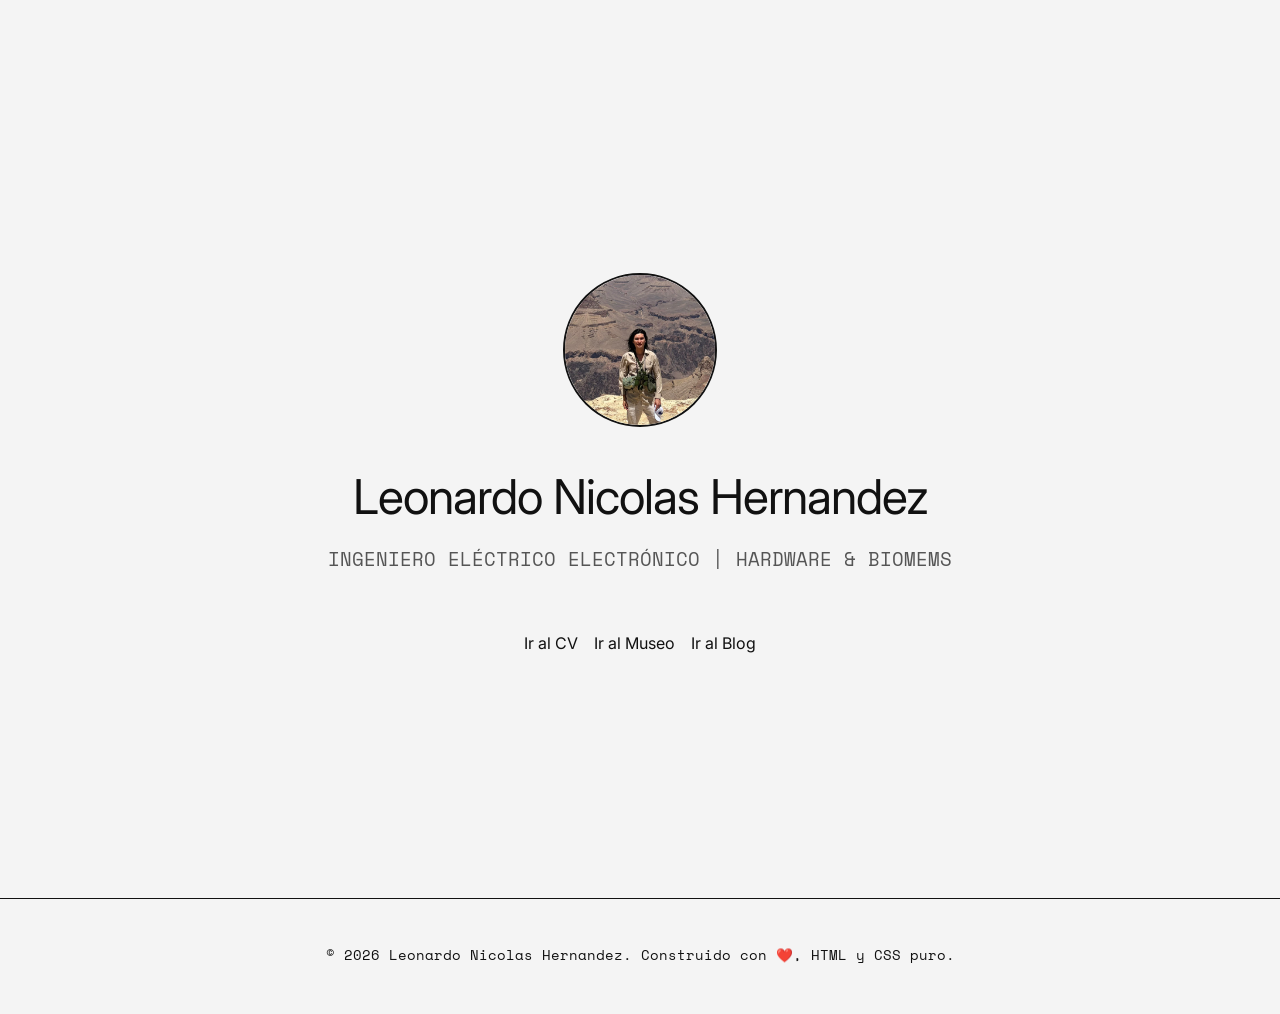
==== commit e264f228: "mems disabled" ====
--- a/index.html
+++ b/index.html
@@ -1,4 +1,4 @@
-﻿<!DOCTYPE html>
+<!DOCTYPE html>
 <html lang="es">
 <head>
     <meta charset="UTF-8">
@@ -38,7 +38,7 @@
             <md-filled-button href="cv.html">Ir al CV</md-filled-button>
             <md-filled-button href="museo.html">Ir al Museo</md-filled-button>
             <md-filled-button href="blog.html">Ir al Blog</md-filled-button>
-            <md-filled-button href="mems-designer.html">MicroFab Studio (MEMS)</md-filled-button>
+            <!-- <md-filled-button href="mems-designer.html">MicroFab Studio (MEMS)</md-filled-button> -->
         </div>
     </header>
 
